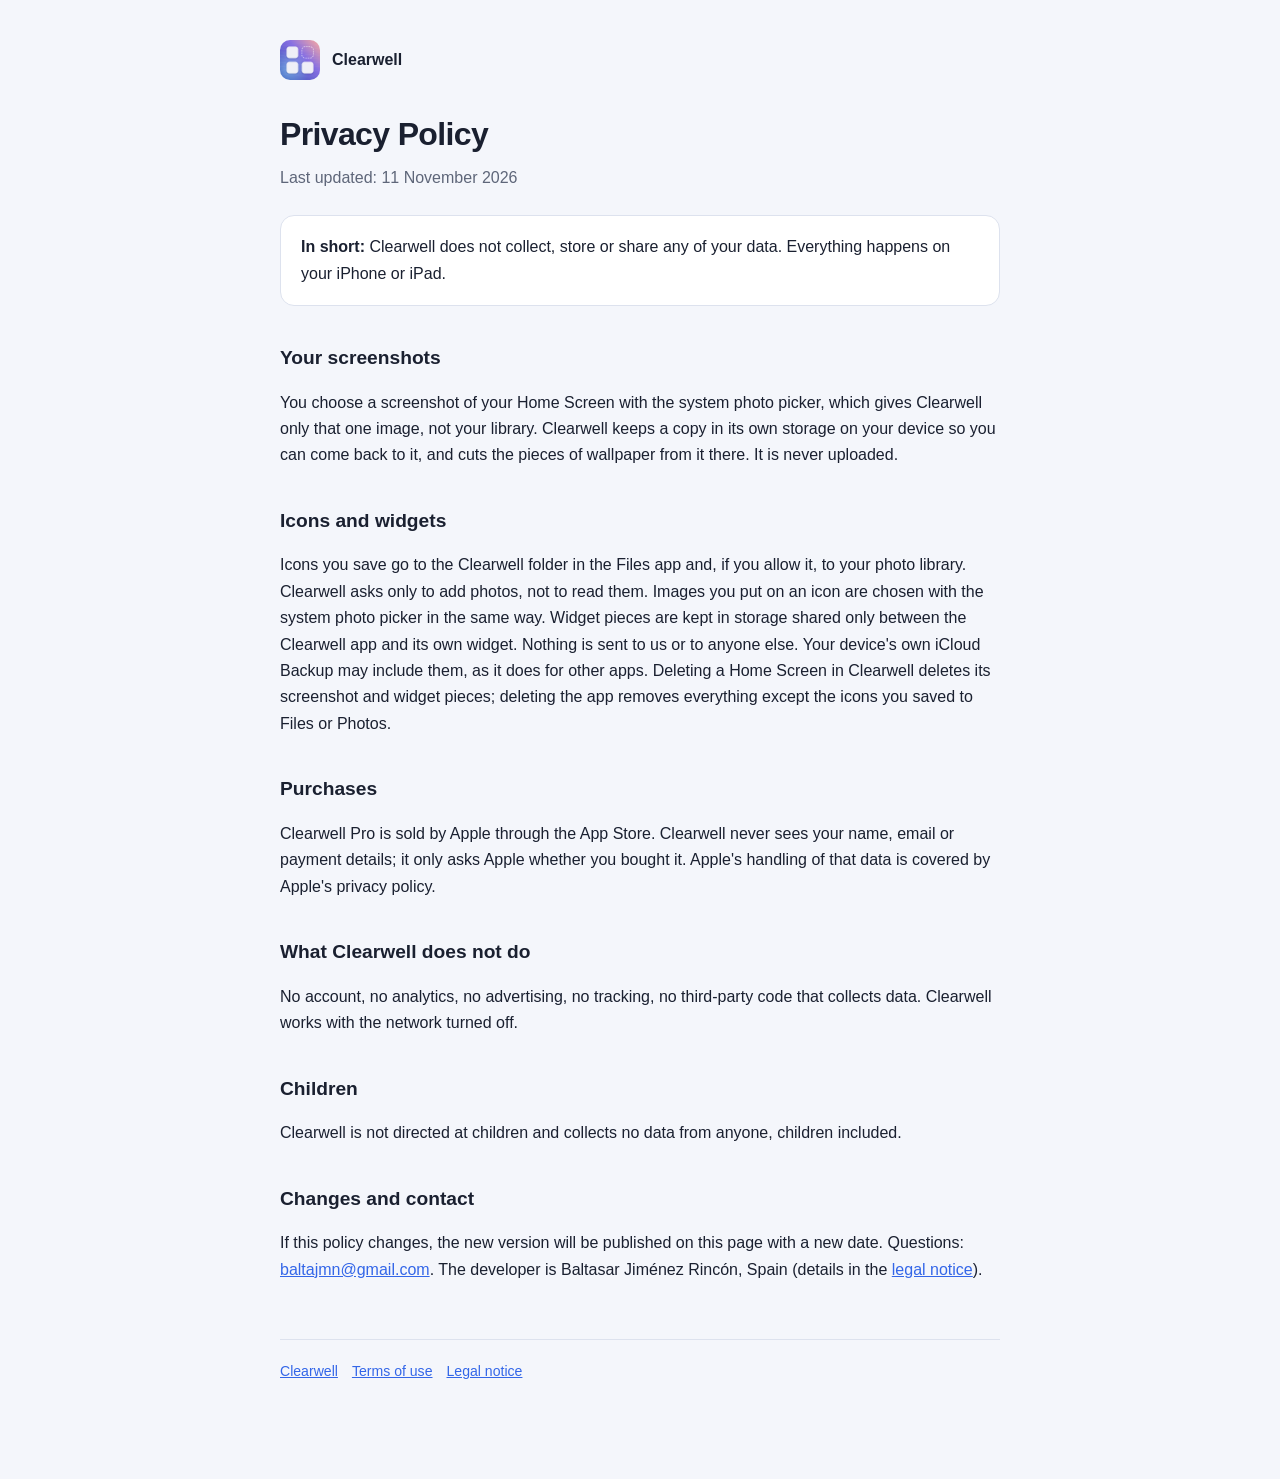
==== privacy/index.html @ e281a6d4 "Web: landing, privacy and terms Co-Authored-By: Claude Opus 5.5 <noreply@anthropic.com>" ====
<!doctype html>
<html lang="en">
<head>
<meta charset="utf-8">
<meta name="viewport" content="width=device-width, initial-scale=1">
<title>Clearwell Privacy Policy</title>
<meta name="description" content="Clearwell does not collect any data. Your screenshots, icons and widgets stay on your device.">
<link rel="canonical" href="https://clearwell.baltajmn.dev/privacy/">
<link rel="icon" href="/cw/icon-64.png" type="image/png">
<link rel="stylesheet" href="/cw/site.css">
</head>
<body>
<main>
<a class="brand" href="/"><img src="/cw/icon-180.png" alt="">Clearwell</a>
<h1>Privacy Policy</h1>
<p class="lede">Last updated: 11 November 2026</p>

<div class="box"><p><strong>In short:</strong> Clearwell does not collect, store or share any of your data. Everything happens on your iPhone or iPad.</p></div>

<h2>Your screenshots</h2>
<p>You choose a screenshot of your Home Screen with the system photo picker, which gives Clearwell only that one image, not your library. Clearwell keeps a copy in its own storage on your device so you can come back to it, and cuts the pieces of wallpaper from it there. It is never uploaded.</p>

<h2>Icons and widgets</h2>
<p>Icons you save go to the Clearwell folder in the Files app and, if you allow it, to your photo library. Clearwell asks only to add photos, not to read them. Images you put on an icon are chosen with the system photo picker in the same way. Widget pieces are kept in storage shared only between the Clearwell app and its own widget. Nothing is sent to us or to anyone else. Your device's own iCloud Backup may include them, as it does for other apps. Deleting a Home Screen in Clearwell deletes its screenshot and widget pieces; deleting the app removes everything except the icons you saved to Files or Photos.</p>

<h2>Purchases</h2>
<p>Clearwell Pro is sold by Apple through the App Store. Clearwell never sees your name, email or payment details; it only asks Apple whether you bought it. Apple's handling of that data is covered by Apple's privacy policy.</p>

<h2>What Clearwell does not do</h2>
<p>No account, no analytics, no advertising, no tracking, no third-party code that collects data. Clearwell works with the network turned off.</p>

<h2>Children</h2>
<p>Clearwell is not directed at children and collects no data from anyone, children included.</p>

<h2>Changes and contact</h2>
<p>If this policy changes, the new version will be published on this page with a new date. Questions: <a href="mailto:baltajmn@gmail.com?subject=Clearwell%20privacy">baltajmn@gmail.com</a>. The developer is Baltasar Jiménez Rincón, Spain (details in the <a href="/legal.html">legal notice</a>).</p>

<footer><a href="/">Clearwell</a><a href="https://www.apple.com/legal/internet-services/itunes/dev/stdeula/">Terms of use</a><a href="/legal.html">Legal notice</a></footer>
</main>
</body>
</html>
---- cw/site.css ----
:root { --bg: #F4F6FB; --surface: #FFFFFF; --ink: #1A2030; --muted: #5E6679; --line: #DDE2EE; --accent: #3366E8; }
@media (prefers-color-scheme: dark) {
  :root { --bg: #11141C; --surface: #191D28; --ink: #E9ECF4; --muted: #A2A9BA; --line: #2B3142; --accent: #86A6FF; }
}
* { box-sizing: border-box; }
body { margin: 0; padding: 40px 20px 96px; background: var(--bg); color: var(--ink);
  font: 16px/1.65 -apple-system, BlinkMacSystemFont, "Segoe UI", Roboto, Helvetica, Arial, sans-serif; }
main { max-width: 720px; margin: 0 auto; }
h1 { font-size: 2rem; font-weight: 650; letter-spacing: -0.02em; margin: 0 0 4px; }
h2 { font-size: 1.2rem; font-weight: 650; margin: 36px 0 8px; }
.brand { display: flex; align-items: center; gap: 12px; margin: 0 0 28px; text-decoration: none; color: var(--ink); font-weight: 650; }
.brand img { width: 40px; height: 40px; border-radius: 10px; }
.lede { color: var(--muted); margin: 0 0 24px; }
.box { background: var(--surface); border: 1px solid var(--line); border-radius: 14px; padding: 18px 20px; margin: 24px 0; }
.box p { margin: 0; }
table { border-collapse: collapse; width: 100%; font-size: 0.94rem; }
th, td { text-align: left; padding: 10px 12px; border-bottom: 1px solid var(--line); vertical-align: top; }
th { color: var(--muted); font-weight: 600; width: 32%; }
a { color: var(--accent); }
footer { color: var(--muted); font-size: 0.88rem; margin-top: 56px; border-top: 1px solid var(--line); padding-top: 20px; }
footer a { margin-right: 14px; }
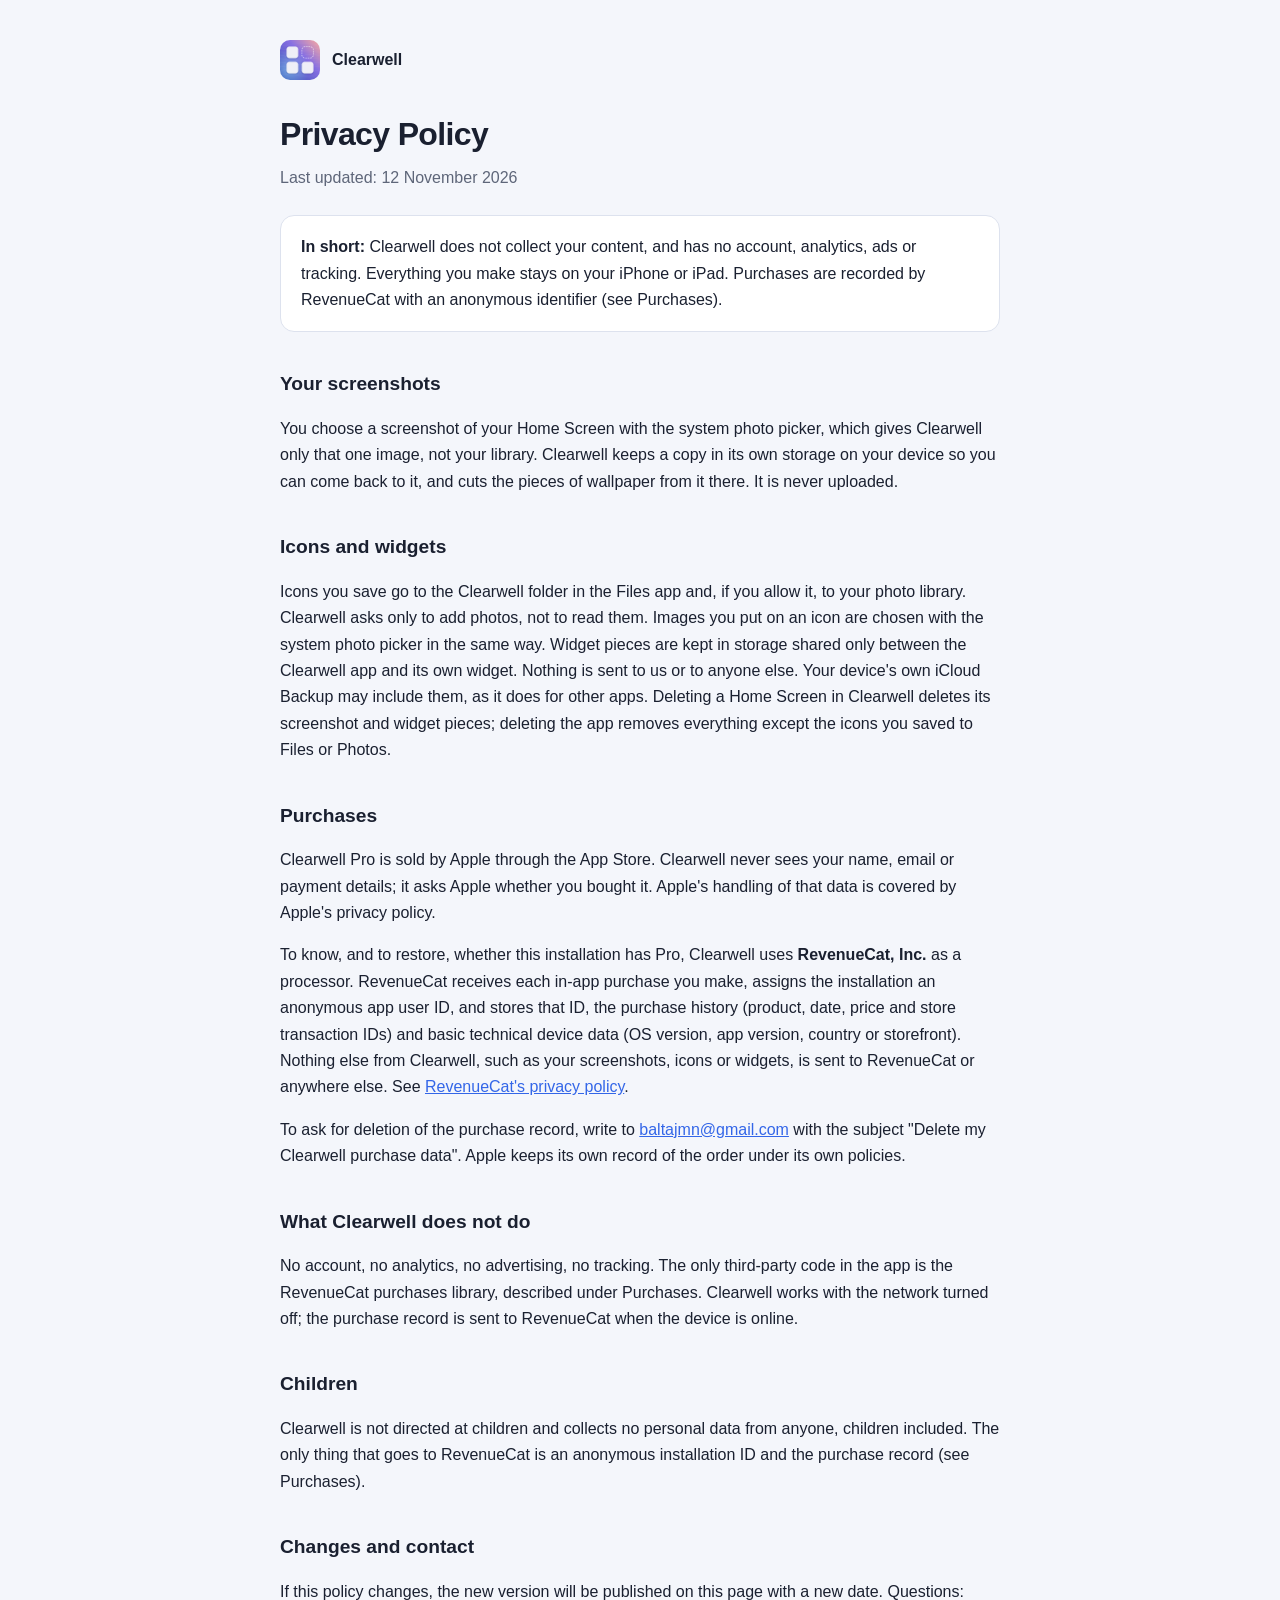
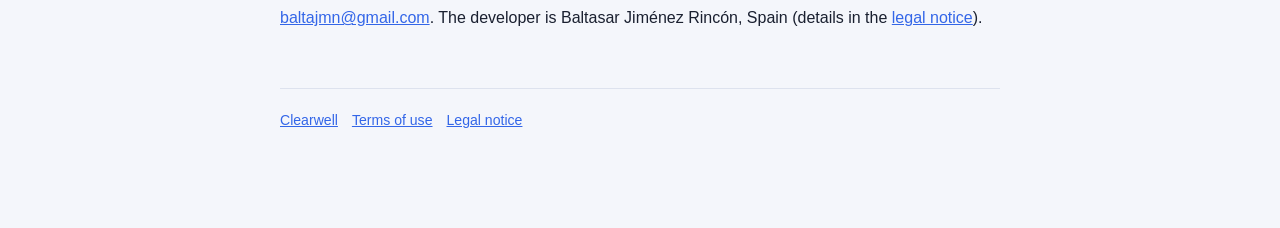
==== commit bdc6ef61: "Privacy: RevenueCat records purchases Co-Authored-By: Claude Opus 5.5 <noreply@anthropic.com>" ====
--- a/privacy/index.html
+++ b/privacy/index.html
@@ -4,7 +4,7 @@
 <meta charset="utf-8">
 <meta name="viewport" content="width=device-width, initial-scale=1">
 <title>Clearwell Privacy Policy</title>
-<meta name="description" content="Clearwell does not collect any data. Your screenshots, icons and widgets stay on your device.">
+<meta name="description" content="Clearwell does not collect your content and has no account, analytics, ads or tracking. Your screenshots, icons and widgets stay on your device. Purchases are recorded by RevenueCat with an anonymous identifier.">
 <link rel="canonical" href="https://clearwell.baltajmn.dev/privacy/">
 <link rel="icon" href="/cw/icon-64.png" type="image/png">
 <link rel="stylesheet" href="/cw/site.css">
@@ -13,9 +13,9 @@
 <main>
 <a class="brand" href="/"><img src="/cw/icon-180.png" alt="">Clearwell</a>
 <h1>Privacy Policy</h1>
-<p class="lede">Last updated: 11 November 2026</p>
+<p class="lede">Last updated: 12 November 2026</p>
 
-<div class="box"><p><strong>In short:</strong> Clearwell does not collect, store or share any of your data. Everything happens on your iPhone or iPad.</p></div>
+<div class="box"><p><strong>In short:</strong> Clearwell does not collect your content, and has no account, analytics, ads or tracking. Everything you make stays on your iPhone or iPad. Purchases are recorded by RevenueCat with an anonymous identifier (see Purchases).</p></div>
 
 <h2>Your screenshots</h2>
 <p>You choose a screenshot of your Home Screen with the system photo picker, which gives Clearwell only that one image, not your library. Clearwell keeps a copy in its own storage on your device so you can come back to it, and cuts the pieces of wallpaper from it there. It is never uploaded.</p>
@@ -24,13 +24,15 @@
 <p>Icons you save go to the Clearwell folder in the Files app and, if you allow it, to your photo library. Clearwell asks only to add photos, not to read them. Images you put on an icon are chosen with the system photo picker in the same way. Widget pieces are kept in storage shared only between the Clearwell app and its own widget. Nothing is sent to us or to anyone else. Your device's own iCloud Backup may include them, as it does for other apps. Deleting a Home Screen in Clearwell deletes its screenshot and widget pieces; deleting the app removes everything except the icons you saved to Files or Photos.</p>
 
 <h2>Purchases</h2>
-<p>Clearwell Pro is sold by Apple through the App Store. Clearwell never sees your name, email or payment details; it only asks Apple whether you bought it. Apple's handling of that data is covered by Apple's privacy policy.</p>
+<p>Clearwell Pro is sold by Apple through the App Store. Clearwell never sees your name, email or payment details; it asks Apple whether you bought it. Apple's handling of that data is covered by Apple's privacy policy.</p>
+<p>To know, and to restore, whether this installation has Pro, Clearwell uses <strong>RevenueCat, Inc.</strong> as a processor. RevenueCat receives each in-app purchase you make, assigns the installation an anonymous app user ID, and stores that ID, the purchase history (product, date, price and store transaction IDs) and basic technical device data (OS version, app version, country or storefront). Nothing else from Clearwell, such as your screenshots, icons or widgets, is sent to RevenueCat or anywhere else. See <a href="https://www.revenuecat.com/privacy" rel="noopener">RevenueCat's privacy policy</a>.</p>
+<p>To ask for deletion of the purchase record, write to <a href="mailto:baltajmn@gmail.com?subject=Delete%20my%20Clearwell%20purchase%20data">baltajmn@gmail.com</a> with the subject "Delete my Clearwell purchase data". Apple keeps its own record of the order under its own policies.</p>
 
 <h2>What Clearwell does not do</h2>
-<p>No account, no analytics, no advertising, no tracking, no third-party code that collects data. Clearwell works with the network turned off.</p>
+<p>No account, no analytics, no advertising, no tracking. The only third-party code in the app is the RevenueCat purchases library, described under Purchases. Clearwell works with the network turned off; the purchase record is sent to RevenueCat when the device is online.</p>
 
 <h2>Children</h2>
-<p>Clearwell is not directed at children and collects no data from anyone, children included.</p>
+<p>Clearwell is not directed at children and collects no personal data from anyone, children included. The only thing that goes to RevenueCat is an anonymous installation ID and the purchase record (see Purchases).</p>
 
 <h2>Changes and contact</h2>
 <p>If this policy changes, the new version will be published on this page with a new date. Questions: <a href="mailto:baltajmn@gmail.com?subject=Clearwell%20privacy">baltajmn@gmail.com</a>. The developer is Baltasar Jiménez Rincón, Spain (details in the <a href="/legal.html">legal notice</a>).</p>
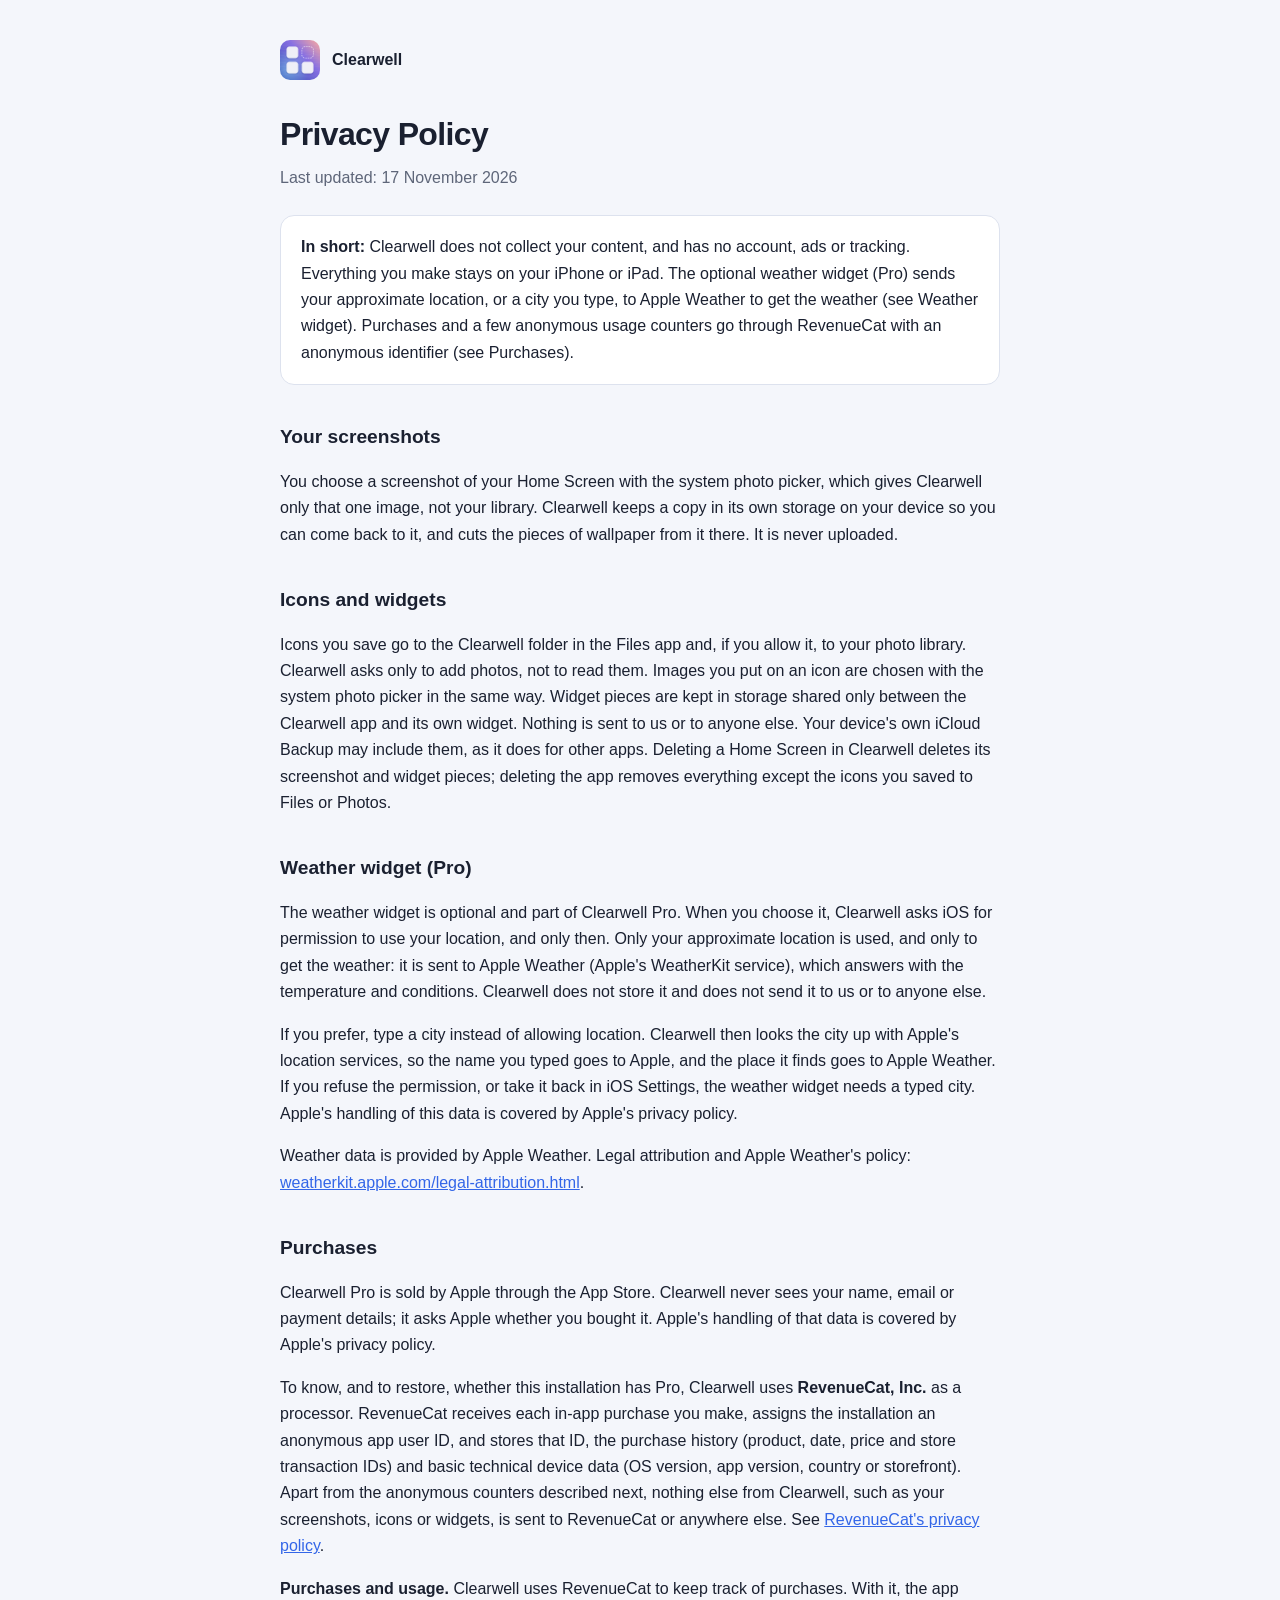
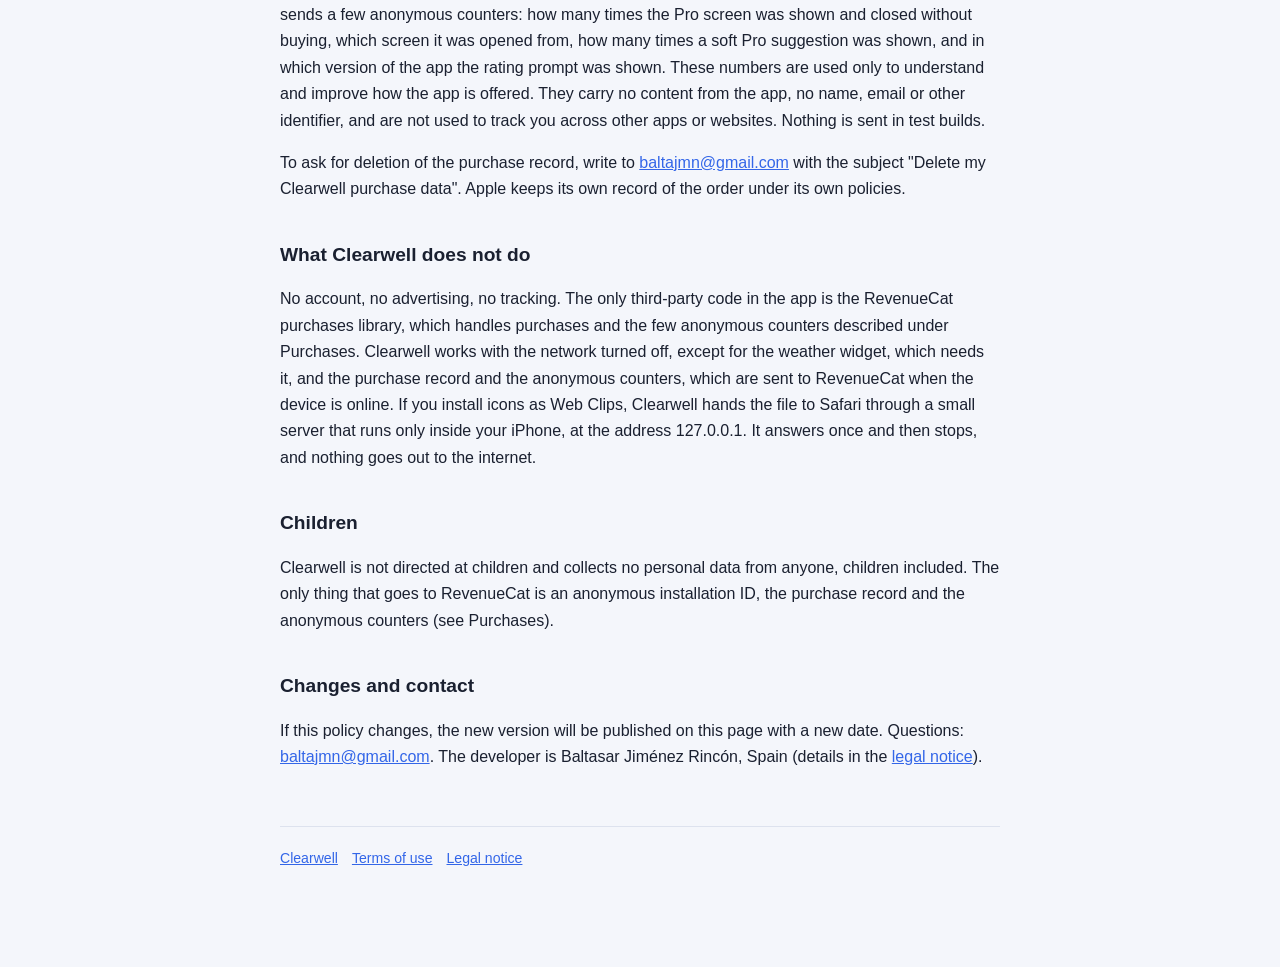
==== commit ddc419fa: "Privacy 1.4: anonymous usage counters, Apple Weather widget, Web Clips Co-Authored-By: Claude Opus 5" ====
--- a/privacy/index.html
+++ b/privacy/index.html
@@ -4,7 +4,7 @@
 <meta charset="utf-8">
 <meta name="viewport" content="width=device-width, initial-scale=1">
 <title>Clearwell Privacy Policy</title>
-<meta name="description" content="Clearwell does not collect your content and has no account, analytics, ads or tracking. Your screenshots, icons and widgets stay on your device. Purchases are recorded by RevenueCat with an anonymous identifier.">
+<meta name="description" content="Clearwell does not collect your content and has no account, ads or tracking. Your screenshots, icons and widgets stay on your device. Purchases and a few anonymous usage counters go through RevenueCat with an anonymous identifier.">
 <link rel="canonical" href="https://clearwell.baltajmn.dev/privacy/">
 <link rel="icon" href="/cw/icon-64.png" type="image/png">
 <link rel="stylesheet" href="/cw/site.css">
@@ -13,9 +13,9 @@
 <main>
 <a class="brand" href="/"><img src="/cw/icon-180.png" alt="">Clearwell</a>
 <h1>Privacy Policy</h1>
-<p class="lede">Last updated: 12 November 2026</p>
+<p class="lede">Last updated: 17 November 2026</p>
 
-<div class="box"><p><strong>In short:</strong> Clearwell does not collect your content, and has no account, analytics, ads or tracking. Everything you make stays on your iPhone or iPad. Purchases are recorded by RevenueCat with an anonymous identifier (see Purchases).</p></div>
+<div class="box"><p><strong>In short:</strong> Clearwell does not collect your content, and has no account, ads or tracking. Everything you make stays on your iPhone or iPad. The optional weather widget (Pro) sends your approximate location, or a city you type, to Apple Weather to get the weather (see Weather widget). Purchases and a few anonymous usage counters go through RevenueCat with an anonymous identifier (see Purchases).</p></div>
 
 <h2>Your screenshots</h2>
 <p>You choose a screenshot of your Home Screen with the system photo picker, which gives Clearwell only that one image, not your library. Clearwell keeps a copy in its own storage on your device so you can come back to it, and cuts the pieces of wallpaper from it there. It is never uploaded.</p>
@@ -23,16 +23,22 @@
 <h2>Icons and widgets</h2>
 <p>Icons you save go to the Clearwell folder in the Files app and, if you allow it, to your photo library. Clearwell asks only to add photos, not to read them. Images you put on an icon are chosen with the system photo picker in the same way. Widget pieces are kept in storage shared only between the Clearwell app and its own widget. Nothing is sent to us or to anyone else. Your device's own iCloud Backup may include them, as it does for other apps. Deleting a Home Screen in Clearwell deletes its screenshot and widget pieces; deleting the app removes everything except the icons you saved to Files or Photos.</p>
 
+<h2>Weather widget (Pro)</h2>
+<p>The weather widget is optional and part of Clearwell Pro. When you choose it, Clearwell asks iOS for permission to use your location, and only then. Only your approximate location is used, and only to get the weather: it is sent to Apple Weather (Apple's WeatherKit service), which answers with the temperature and conditions. Clearwell does not store it and does not send it to us or to anyone else.</p>
+<p>If you prefer, type a city instead of allowing location. Clearwell then looks the city up with Apple's location services, so the name you typed goes to Apple, and the place it finds goes to Apple Weather. If you refuse the permission, or take it back in iOS Settings, the weather widget needs a typed city. Apple's handling of this data is covered by Apple's privacy policy.</p>
+<p>Weather data is provided by Apple Weather. Legal attribution and Apple Weather's policy: <a href="https://weatherkit.apple.com/legal-attribution.html" rel="noopener">weatherkit.apple.com/legal-attribution.html</a>.</p>
+
 <h2>Purchases</h2>
 <p>Clearwell Pro is sold by Apple through the App Store. Clearwell never sees your name, email or payment details; it asks Apple whether you bought it. Apple's handling of that data is covered by Apple's privacy policy.</p>
-<p>To know, and to restore, whether this installation has Pro, Clearwell uses <strong>RevenueCat, Inc.</strong> as a processor. RevenueCat receives each in-app purchase you make, assigns the installation an anonymous app user ID, and stores that ID, the purchase history (product, date, price and store transaction IDs) and basic technical device data (OS version, app version, country or storefront). Nothing else from Clearwell, such as your screenshots, icons or widgets, is sent to RevenueCat or anywhere else. See <a href="https://www.revenuecat.com/privacy" rel="noopener">RevenueCat's privacy policy</a>.</p>
+<p>To know, and to restore, whether this installation has Pro, Clearwell uses <strong>RevenueCat, Inc.</strong> as a processor. RevenueCat receives each in-app purchase you make, assigns the installation an anonymous app user ID, and stores that ID, the purchase history (product, date, price and store transaction IDs) and basic technical device data (OS version, app version, country or storefront). Apart from the anonymous counters described next, nothing else from Clearwell, such as your screenshots, icons or widgets, is sent to RevenueCat or anywhere else. See <a href="https://www.revenuecat.com/privacy" rel="noopener">RevenueCat's privacy policy</a>.</p>
+<p><strong>Purchases and usage.</strong> Clearwell uses RevenueCat to keep track of purchases. With it, the app sends a few anonymous counters: how many times the Pro screen was shown and closed without buying, which screen it was opened from, how many times a soft Pro suggestion was shown, and in which version of the app the rating prompt was shown. These numbers are used only to understand and improve how the app is offered. They carry no content from the app, no name, email or other identifier, and are not used to track you across other apps or websites. Nothing is sent in test builds.</p>
 <p>To ask for deletion of the purchase record, write to <a href="mailto:baltajmn@gmail.com?subject=Delete%20my%20Clearwell%20purchase%20data">baltajmn@gmail.com</a> with the subject "Delete my Clearwell purchase data". Apple keeps its own record of the order under its own policies.</p>
 
 <h2>What Clearwell does not do</h2>
-<p>No account, no analytics, no advertising, no tracking. The only third-party code in the app is the RevenueCat purchases library, described under Purchases. Clearwell works with the network turned off; the purchase record is sent to RevenueCat when the device is online.</p>
+<p>No account, no advertising, no tracking. The only third-party code in the app is the RevenueCat purchases library, which handles purchases and the few anonymous counters described under Purchases. Clearwell works with the network turned off, except for the weather widget, which needs it, and the purchase record and the anonymous counters, which are sent to RevenueCat when the device is online. If you install icons as Web Clips, Clearwell hands the file to Safari through a small server that runs only inside your iPhone, at the address 127.0.0.1. It answers once and then stops, and nothing goes out to the internet.</p>
 
 <h2>Children</h2>
-<p>Clearwell is not directed at children and collects no personal data from anyone, children included. The only thing that goes to RevenueCat is an anonymous installation ID and the purchase record (see Purchases).</p>
+<p>Clearwell is not directed at children and collects no personal data from anyone, children included. The only thing that goes to RevenueCat is an anonymous installation ID, the purchase record and the anonymous counters (see Purchases).</p>
 
 <h2>Changes and contact</h2>
 <p>If this policy changes, the new version will be published on this page with a new date. Questions: <a href="mailto:baltajmn@gmail.com?subject=Clearwell%20privacy">baltajmn@gmail.com</a>. The developer is Baltasar Jiménez Rincón, Spain (details in the <a href="/legal.html">legal notice</a>).</p>
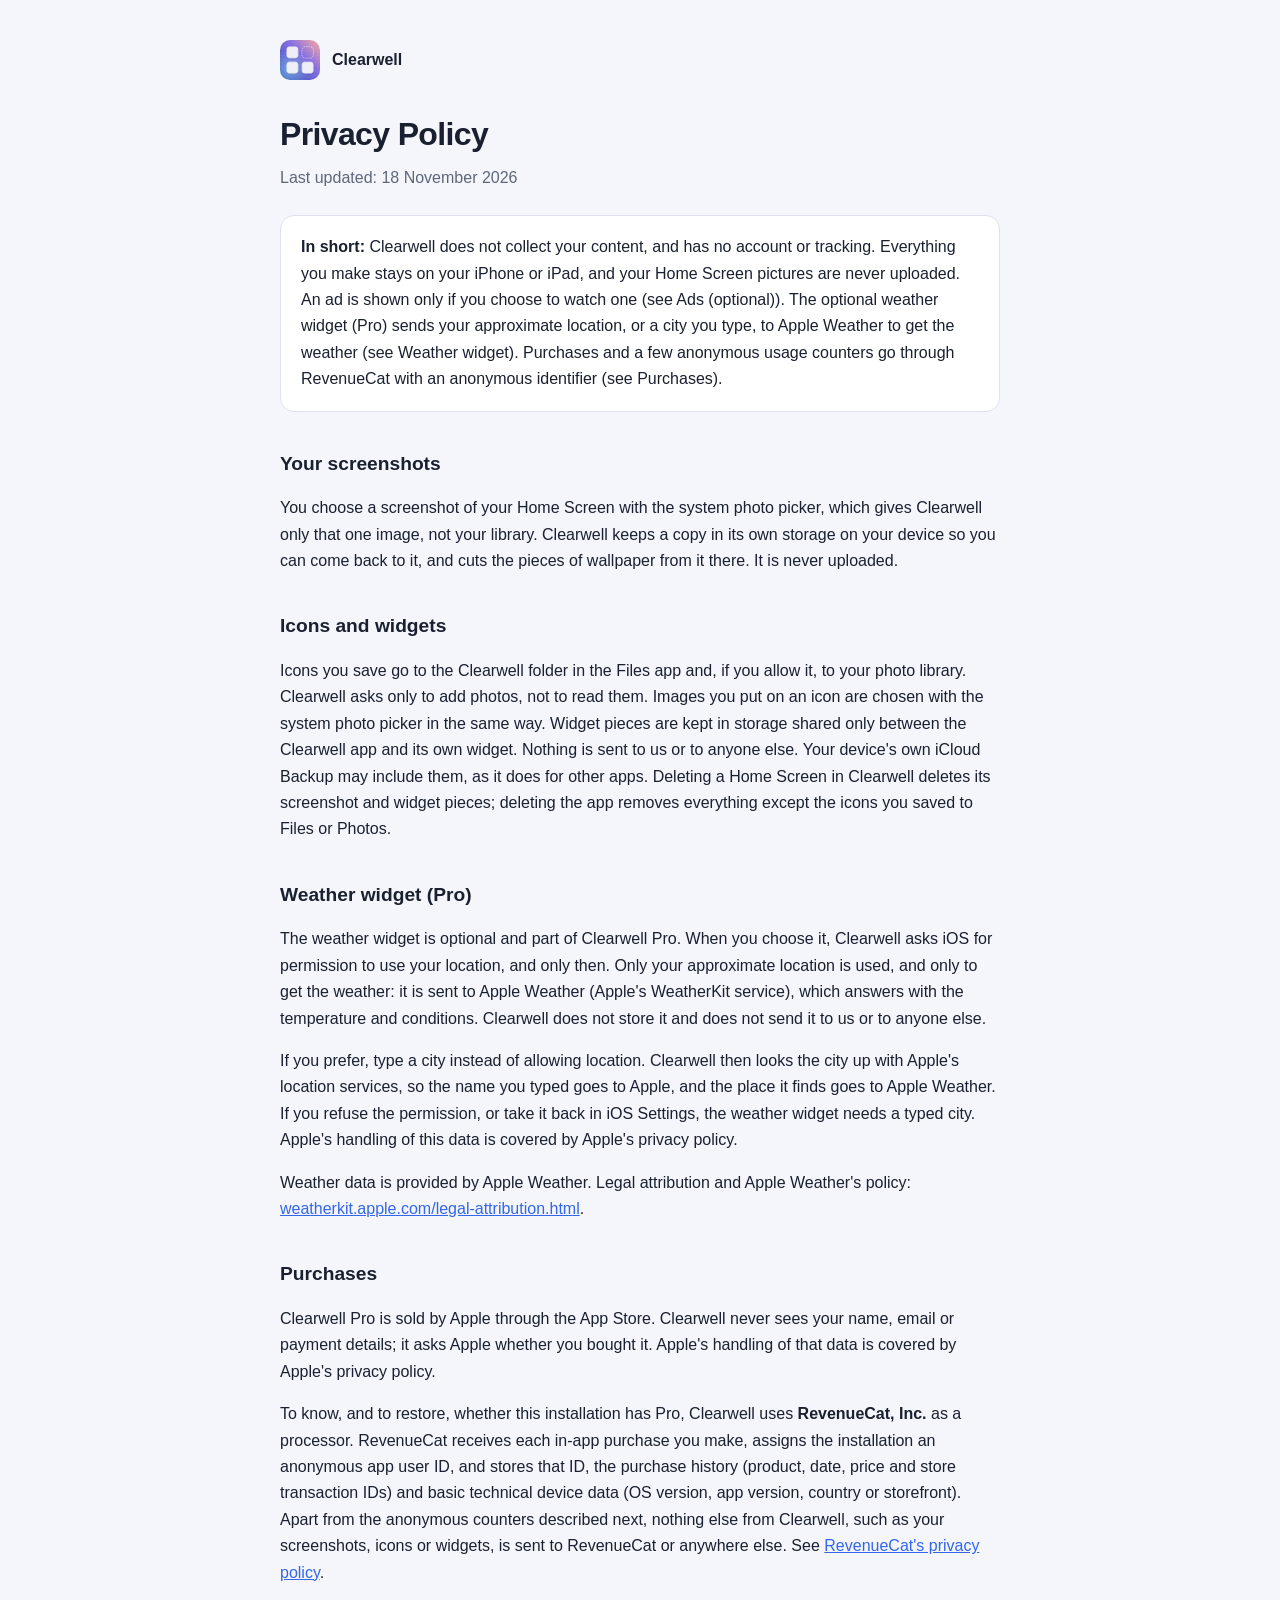
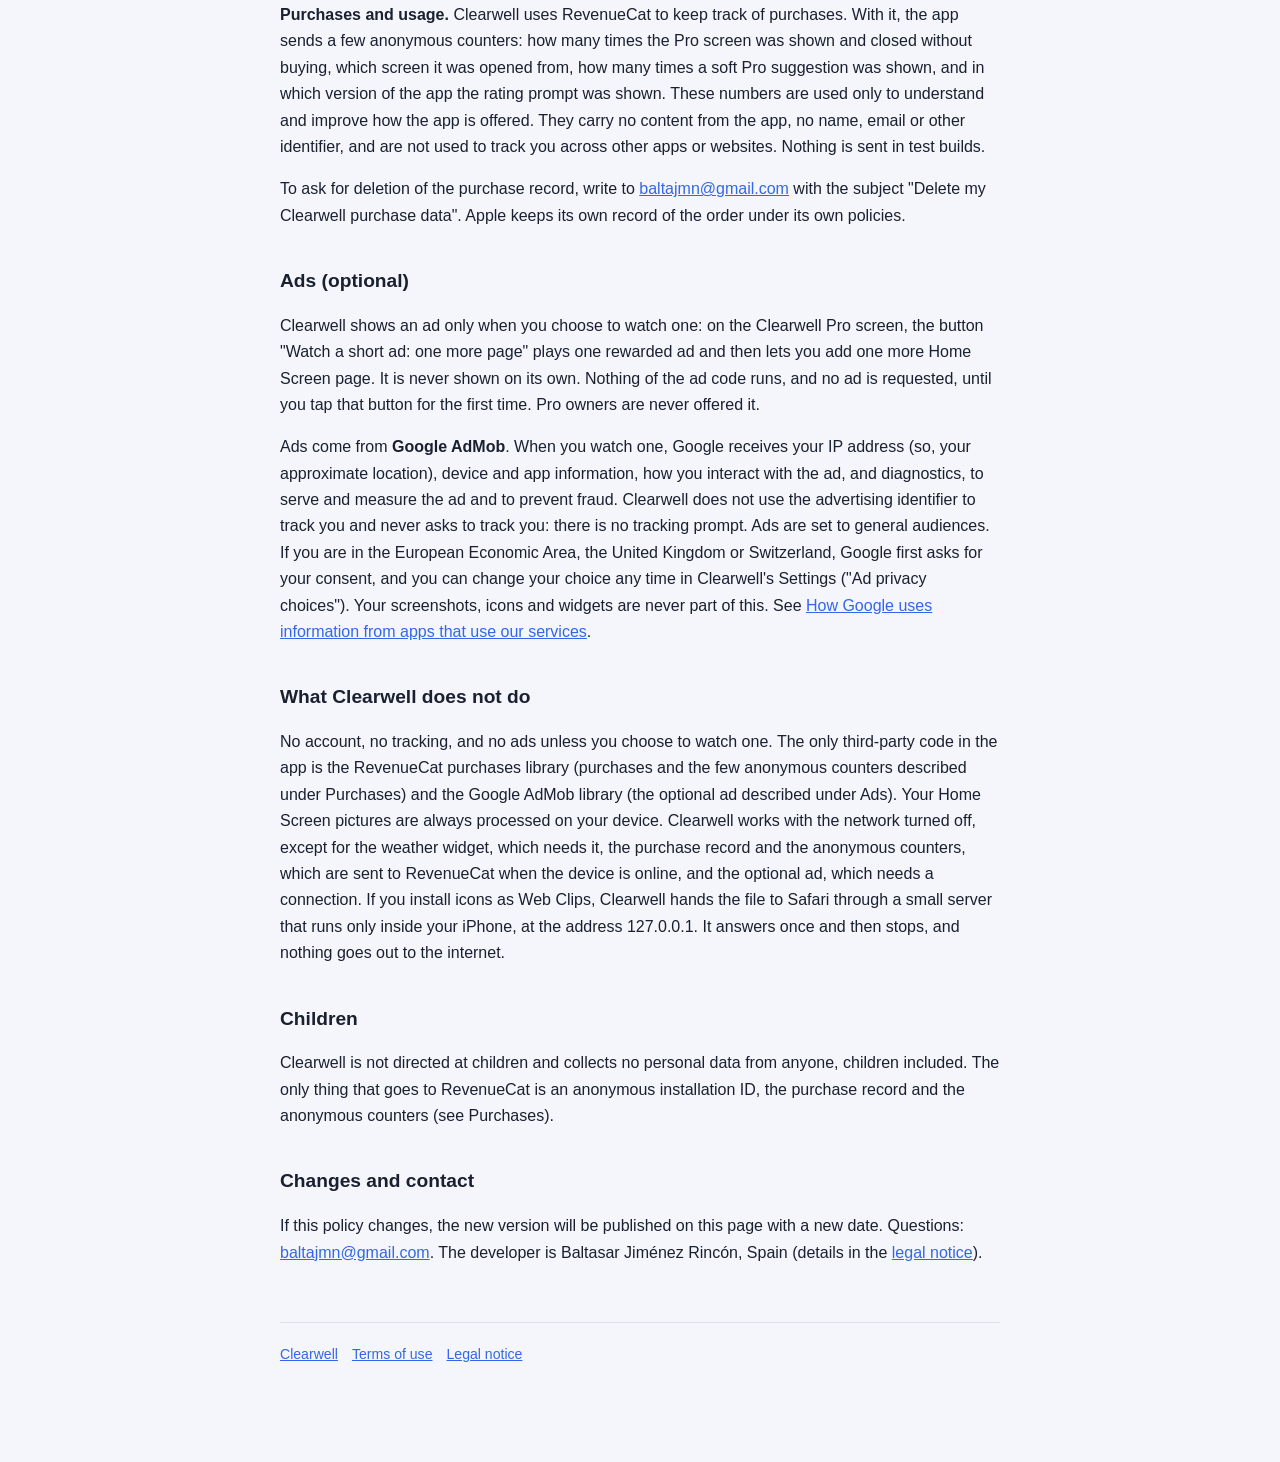
==== commit 6e8ffe02: "Privacy 1.6: optional rewarded ad (Google AdMob), no tracking Co-Authored-By: Claude Sonnet 5.5 <nor" ====
--- a/privacy/index.html
+++ b/privacy/index.html
@@ -4,7 +4,7 @@
 <meta charset="utf-8">
 <meta name="viewport" content="width=device-width, initial-scale=1">
 <title>Clearwell Privacy Policy</title>
-<meta name="description" content="Clearwell does not collect your content and has no account, ads or tracking. Your screenshots, icons and widgets stay on your device. Purchases and a few anonymous usage counters go through RevenueCat with an anonymous identifier.">
+<meta name="description" content="Clearwell does not collect your content and has no account or tracking and shows an ad only if you choose to watch one. Your screenshots, icons and widgets stay on your device. Purchases and a few anonymous usage counters go through RevenueCat with an anonymous identifier.">
 <link rel="canonical" href="https://clearwell.baltajmn.dev/privacy/">
 <link rel="icon" href="/cw/icon-64.png" type="image/png">
 <link rel="stylesheet" href="/cw/site.css">
@@ -13,9 +13,9 @@
 <main>
 <a class="brand" href="/"><img src="/cw/icon-180.png" alt="">Clearwell</a>
 <h1>Privacy Policy</h1>
-<p class="lede">Last updated: 17 November 2026</p>
+<p class="lede">Last updated: 18 November 2026</p>
 
-<div class="box"><p><strong>In short:</strong> Clearwell does not collect your content, and has no account, ads or tracking. Everything you make stays on your iPhone or iPad. The optional weather widget (Pro) sends your approximate location, or a city you type, to Apple Weather to get the weather (see Weather widget). Purchases and a few anonymous usage counters go through RevenueCat with an anonymous identifier (see Purchases).</p></div>
+<div class="box"><p><strong>In short:</strong> Clearwell does not collect your content, and has no account or tracking. Everything you make stays on your iPhone or iPad, and your Home Screen pictures are never uploaded. An ad is shown only if you choose to watch one (see Ads (optional)). The optional weather widget (Pro) sends your approximate location, or a city you type, to Apple Weather to get the weather (see Weather widget). Purchases and a few anonymous usage counters go through RevenueCat with an anonymous identifier (see Purchases).</p></div>
 
 <h2>Your screenshots</h2>
 <p>You choose a screenshot of your Home Screen with the system photo picker, which gives Clearwell only that one image, not your library. Clearwell keeps a copy in its own storage on your device so you can come back to it, and cuts the pieces of wallpaper from it there. It is never uploaded.</p>
@@ -34,8 +34,12 @@
 <p><strong>Purchases and usage.</strong> Clearwell uses RevenueCat to keep track of purchases. With it, the app sends a few anonymous counters: how many times the Pro screen was shown and closed without buying, which screen it was opened from, how many times a soft Pro suggestion was shown, and in which version of the app the rating prompt was shown. These numbers are used only to understand and improve how the app is offered. They carry no content from the app, no name, email or other identifier, and are not used to track you across other apps or websites. Nothing is sent in test builds.</p>
 <p>To ask for deletion of the purchase record, write to <a href="mailto:baltajmn@gmail.com?subject=Delete%20my%20Clearwell%20purchase%20data">baltajmn@gmail.com</a> with the subject "Delete my Clearwell purchase data". Apple keeps its own record of the order under its own policies.</p>
 
+<h2>Ads (optional)</h2>
+<p>Clearwell shows an ad only when you choose to watch one: on the Clearwell Pro screen, the button "Watch a short ad: one more page" plays one rewarded ad and then lets you add one more Home Screen page. It is never shown on its own. Nothing of the ad code runs, and no ad is requested, until you tap that button for the first time. Pro owners are never offered it.</p>
+<p>Ads come from <strong>Google AdMob</strong>. When you watch one, Google receives your IP address (so, your approximate location), device and app information, how you interact with the ad, and diagnostics, to serve and measure the ad and to prevent fraud. Clearwell does not use the advertising identifier to track you and never asks to track you: there is no tracking prompt. Ads are set to general audiences. If you are in the European Economic Area, the United Kingdom or Switzerland, Google first asks for your consent, and you can change your choice any time in Clearwell's Settings ("Ad privacy choices"). Your screenshots, icons and widgets are never part of this. See <a href="https://policies.google.com/technologies/partner-sites" rel="noopener">How Google uses information from apps that use our services</a>.</p>
+
 <h2>What Clearwell does not do</h2>
-<p>No account, no advertising, no tracking. The only third-party code in the app is the RevenueCat purchases library, which handles purchases and the few anonymous counters described under Purchases. Clearwell works with the network turned off, except for the weather widget, which needs it, and the purchase record and the anonymous counters, which are sent to RevenueCat when the device is online. If you install icons as Web Clips, Clearwell hands the file to Safari through a small server that runs only inside your iPhone, at the address 127.0.0.1. It answers once and then stops, and nothing goes out to the internet.</p>
+<p>No account, no tracking, and no ads unless you choose to watch one. The only third-party code in the app is the RevenueCat purchases library (purchases and the few anonymous counters described under Purchases) and the Google AdMob library (the optional ad described under Ads). Your Home Screen pictures are always processed on your device. Clearwell works with the network turned off, except for the weather widget, which needs it, the purchase record and the anonymous counters, which are sent to RevenueCat when the device is online, and the optional ad, which needs a connection. If you install icons as Web Clips, Clearwell hands the file to Safari through a small server that runs only inside your iPhone, at the address 127.0.0.1. It answers once and then stops, and nothing goes out to the internet.</p>
 
 <h2>Children</h2>
 <p>Clearwell is not directed at children and collects no personal data from anyone, children included. The only thing that goes to RevenueCat is an anonymous installation ID, the purchase record and the anonymous counters (see Purchases).</p>
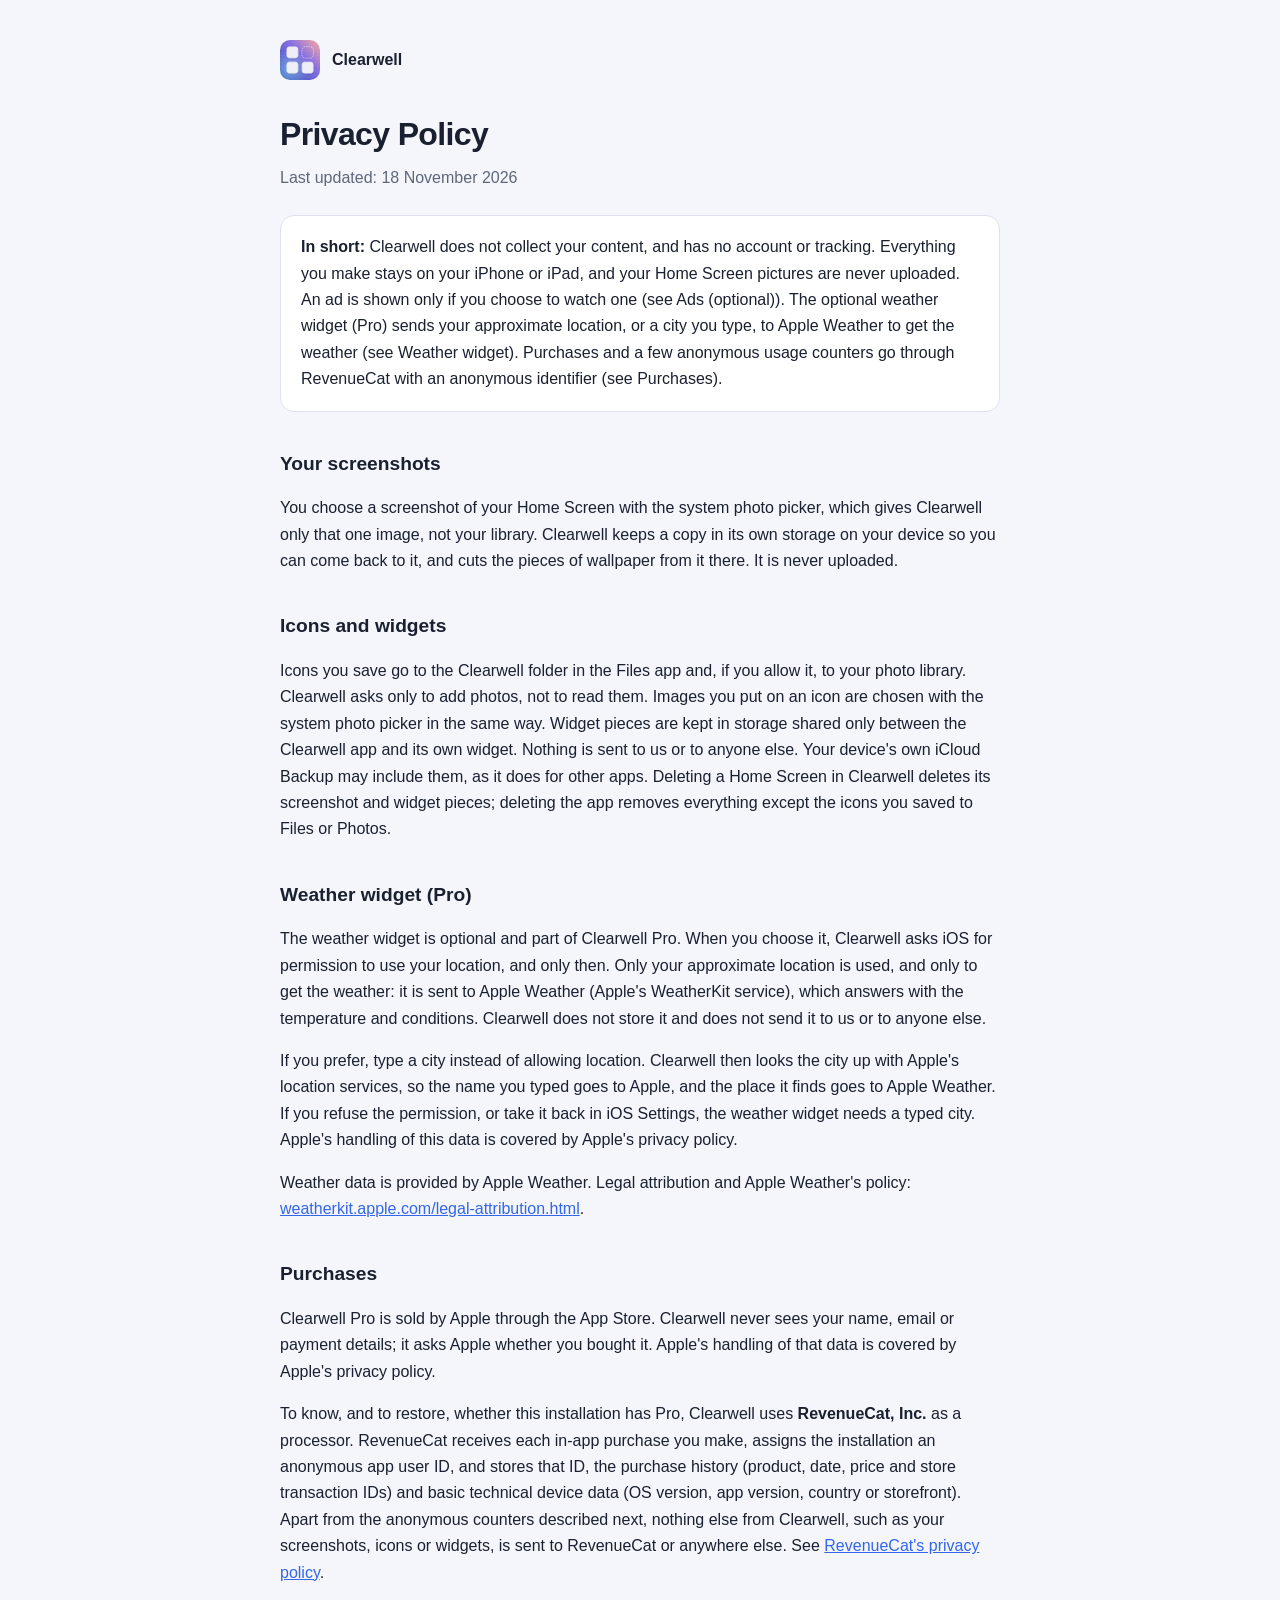
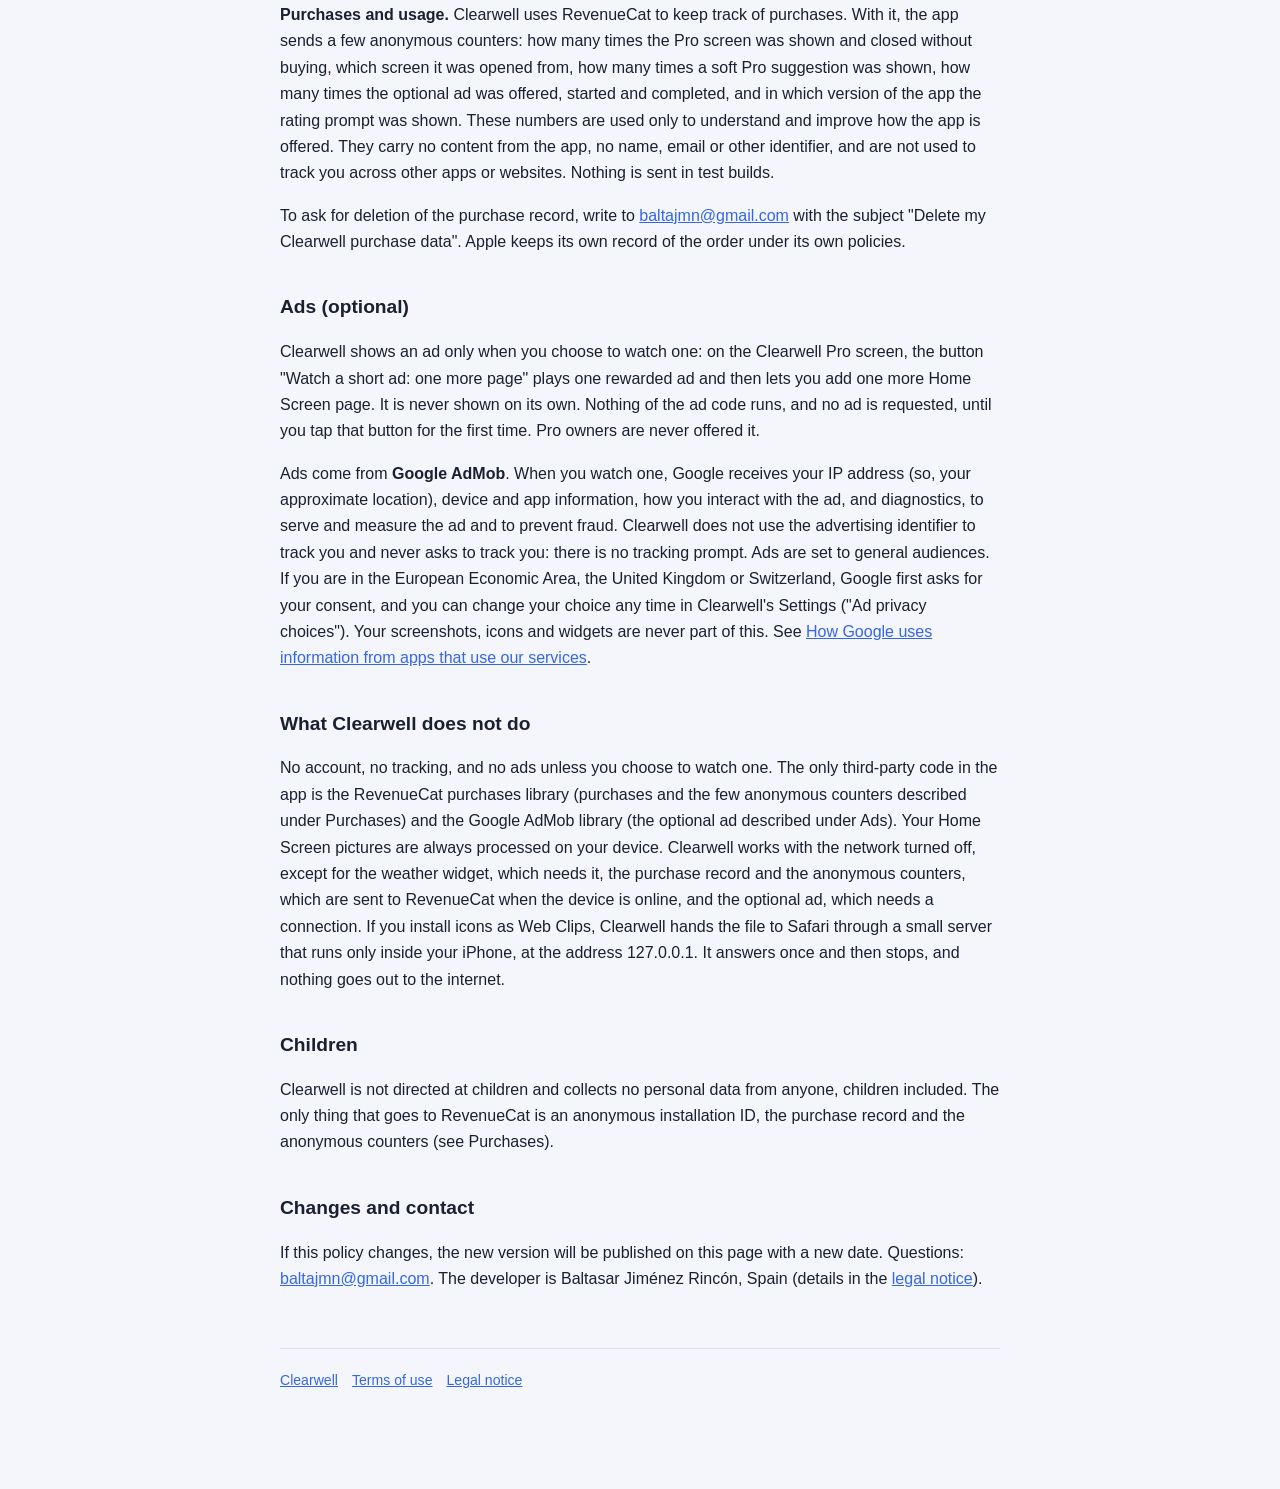
==== commit 7504454f: "Privacy: the anonymous counters include the optional ad Co-Authored-By: Claude Sonnet 5.5 <noreply@a" ====
--- a/privacy/index.html
+++ b/privacy/index.html
@@ -31,7 +31,7 @@
 <h2>Purchases</h2>
 <p>Clearwell Pro is sold by Apple through the App Store. Clearwell never sees your name, email or payment details; it asks Apple whether you bought it. Apple's handling of that data is covered by Apple's privacy policy.</p>
 <p>To know, and to restore, whether this installation has Pro, Clearwell uses <strong>RevenueCat, Inc.</strong> as a processor. RevenueCat receives each in-app purchase you make, assigns the installation an anonymous app user ID, and stores that ID, the purchase history (product, date, price and store transaction IDs) and basic technical device data (OS version, app version, country or storefront). Apart from the anonymous counters described next, nothing else from Clearwell, such as your screenshots, icons or widgets, is sent to RevenueCat or anywhere else. See <a href="https://www.revenuecat.com/privacy" rel="noopener">RevenueCat's privacy policy</a>.</p>
-<p><strong>Purchases and usage.</strong> Clearwell uses RevenueCat to keep track of purchases. With it, the app sends a few anonymous counters: how many times the Pro screen was shown and closed without buying, which screen it was opened from, how many times a soft Pro suggestion was shown, and in which version of the app the rating prompt was shown. These numbers are used only to understand and improve how the app is offered. They carry no content from the app, no name, email or other identifier, and are not used to track you across other apps or websites. Nothing is sent in test builds.</p>
+<p><strong>Purchases and usage.</strong> Clearwell uses RevenueCat to keep track of purchases. With it, the app sends a few anonymous counters: how many times the Pro screen was shown and closed without buying, which screen it was opened from, how many times a soft Pro suggestion was shown, how many times the optional ad was offered, started and completed, and in which version of the app the rating prompt was shown. These numbers are used only to understand and improve how the app is offered. They carry no content from the app, no name, email or other identifier, and are not used to track you across other apps or websites. Nothing is sent in test builds.</p>
 <p>To ask for deletion of the purchase record, write to <a href="mailto:baltajmn@gmail.com?subject=Delete%20my%20Clearwell%20purchase%20data">baltajmn@gmail.com</a> with the subject "Delete my Clearwell purchase data". Apple keeps its own record of the order under its own policies.</p>
 
 <h2>Ads (optional)</h2>
